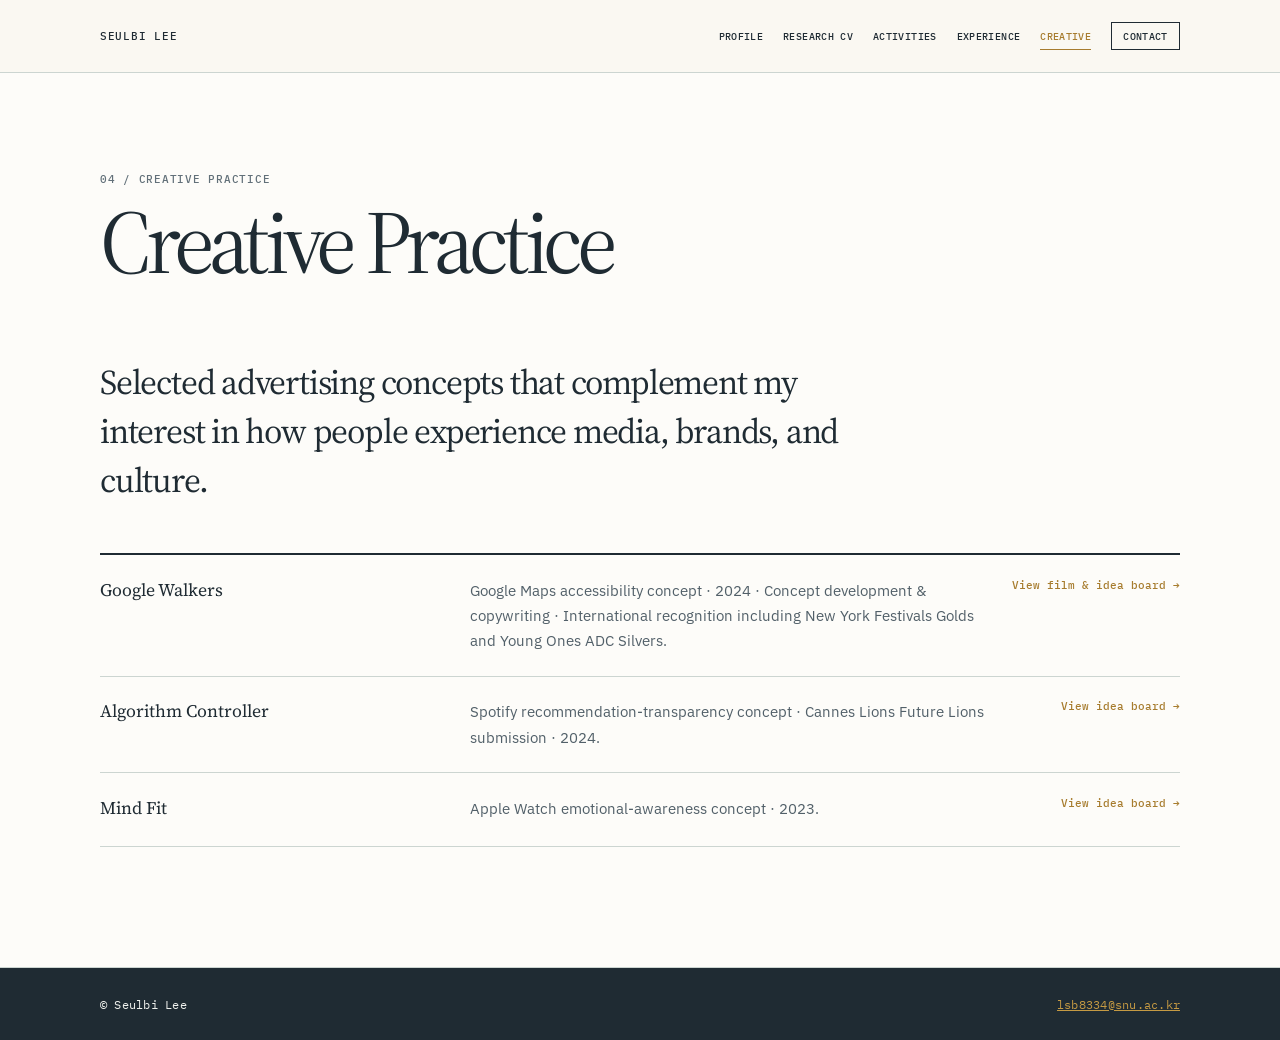
==== creative.html @ 620db8f9 "Add research profile website" ====
<!doctype html><html lang="en"><head><meta charset="utf-8"><meta name="viewport" content="width=device-width,initial-scale=1"><title>Creative Practice | Seulbi Lee</title><link rel="stylesheet" href="style.css"><link rel="stylesheet" href="theme.css"><link rel="stylesheet" href="motion.css"><link rel="stylesheet" href="media.css"></head><body data-page="creative"><header><div class="shell nav"><a class="wordmark" href="index.html">SEULBI LEE</a><nav><a href="index.html">Profile</a><a href="research.html">Research CV</a><a href="presentations.html">Activities</a><a href="experience.html">Experience</a><a class="active" href="creative.html">Creative</a><a class="contact" href="mailto:lsb8334@snu.ac.kr">Contact</a></nav></div></header><main class="shell page"><p class="eyebrow">04 / Creative practice</p><h1>Creative Practice</h1><p class="lead narrow">Selected advertising concepts that complement my interest in how people experience media, brands, and culture.</p><div class="creative-records" id="creative-list"></div></main><dialog id="idea-dialog"><button class="dialog-close" aria-label="Close project material">Close ×</button><iframe id="idea-video" title="Google Walkers project film" allow="accelerometer; autoplay; clipboard-write; encrypted-media; gyroscope; picture-in-picture" allowfullscreen hidden></iframe><img id="idea-image" alt=""><p id="idea-caption"></p></dialog><footer><div class="shell"><span>© Seulbi Lee</span><a href="mailto:lsb8334@snu.ac.kr">lsb8334@snu.ac.kr</a></div></footer><script src="content.js"></script><script src="site.js"></script></body></html>
---- style.css ----
@import url('https://fonts.googleapis.com/css2?family=IBM+Plex+Mono:wght@400;500&family=IBM+Plex+Sans:wght@400;500;600&family=Libre+Baskerville:ital,wght@0,400;0,700;1,400&display=swap');
:root{--ink:#102633;--paper:#faf8f1;--mist:#e5ece7;--sky:#c8ddeb;--sun:#daaa37;--coral:#e6674f;--line:#c7d0cd;--muted:#64727a;--serif:'Libre Baskerville',Georgia,serif;--sans:'IBM Plex Sans',Arial,sans-serif;--mono:'IBM Plex Mono',monospace}*{box-sizing:border-box}html{scroll-behavior:smooth}body{margin:0;background:var(--paper);color:var(--ink);font:15px/1.7 var(--sans)}a{color:inherit}.shell{width:min(1080px,calc(100% - 48px));margin:auto}header{position:sticky;top:0;z-index:3;border-bottom:1px solid var(--line);background:rgba(250,248,241,.92);backdrop-filter:blur(10px)}.nav,footer .shell{height:72px;display:flex;align-items:center;justify-content:space-between}.wordmark,.eyebrow,.section-title,.date,.hero-index{font:500 .66rem var(--mono);letter-spacing:.07em;text-transform:uppercase}.wordmark{text-decoration:none}.nav nav{display:flex;align-items:center;gap:1.25rem}.nav nav a{font:500 .64rem var(--mono);letter-spacing:.035em;text-transform:uppercase;text-decoration:none}.nav nav a:hover,.nav nav a.active{color:var(--coral)}.nav .contact{padding:.38rem .7rem;border:1px solid var(--ink)}.welcome{position:fixed;inset:0;z-index:10;display:flex;flex-direction:column;justify-content:space-between;padding:3.5vw;background:var(--ink);color:#f5f4ed;transition:opacity .65s ease,visibility .65s ease}.welcome.is-hidden{opacity:0;visibility:hidden}.welcome-mark,.welcome-note{margin:0;font:.65rem var(--mono);letter-spacing:.08em;text-transform:uppercase}.welcome>div{margin:auto 0}.welcome-kicker{color:var(--sun);font:.7rem var(--mono);letter-spacing:.08em;text-transform:uppercase}.welcome h1{max-width:920px;margin:1.2rem 0 2.2rem;font:400 clamp(3.7rem,9vw,8.2rem)/.96 var(--serif);letter-spacing:-.06em}.welcome button{border:0;border-bottom:1px solid var(--sun);padding:0 0 .45rem;background:none;color:#fff;font:500 .82rem var(--sans);cursor:pointer}.welcome button span{color:var(--sun)}.home-hero{padding:clamp(5rem,9vw,8rem) 0 7rem}.eyebrow,.section-title,.date{color:var(--muted)}.profile-split{display:grid;grid-template-columns:1fr 250px;gap:5rem;align-items:end}.hero-index{margin:3.8rem 0 1rem;color:var(--coral)}.home-hero h1,.page>h1{margin:0 0 1rem;font:400 clamp(3.3rem,7vw,6.8rem)/.98 var(--serif);letter-spacing:-.06em}.role{margin:0;font:400 1.05rem/1.6 var(--serif)}.intro{max-width:590px;margin:3.3rem 0 0;font-size:1.06rem}.portrait{margin:0;padding:9px;background:var(--sky);transform:rotate(2.3deg)}.portrait img{display:block;width:100%;aspect-ratio:3/4;object-fit:cover;object-position:center top;filter:saturate(.92)}.portrait figcaption{margin-top:.55rem;font:.57rem var(--mono);letter-spacing:.05em;text-transform:uppercase}.home-grid{display:grid;grid-template-columns:1fr 1fr;margin-top:6rem;border-top:2px solid var(--ink)}.home-grid a{min-height:220px;padding:1.45rem;border-right:1px solid var(--line);border-bottom:1px solid var(--line);text-decoration:none;transition:transform .18s,background .18s}.home-grid a:nth-child(2n){border-right:0}.home-grid a:nth-child(1):hover{background:var(--mist)}.home-grid a:nth-child(2):hover{background:var(--sky)}.home-grid a:nth-child(3):hover{background:#f0dec0}.home-grid a:nth-child(4):hover{background:#f6d0c8}.home-grid a:hover{transform:translateY(-5px)}.home-grid span{color:var(--coral);font:.65rem var(--mono)}.home-grid h2{margin:2.2rem 0 .2rem;font:400 1.82rem var(--serif);letter-spacing:-.035em}.home-grid p{max-width:300px;margin:0;color:var(--muted);font-size:.9rem}.home-grid b{display:block;margin-top:1.4rem;font-size:.76rem}.page{padding:5.5rem 0 7.5rem}.page>h1{margin:.8rem 0 4.5rem}.page section{margin:0 0 4.5rem}.feature{padding:1.2rem 0;border-top:2px solid var(--ink);border-bottom:1px solid var(--line)}.feature h2,.current h2{margin:0 0 .7rem;font:400 1.2rem var(--serif)}.lead{max-width:900px;margin:0;font:400 clamp(1.45rem,2.7vw,2.25rem)/1.42 var(--serif);letter-spacing:-.035em}.narrow{max-width:760px}.section-title{margin-bottom:0;padding-bottom:.8rem;border-bottom:1px solid var(--line)}.current{max-width:800px;padding:1.5rem 0;border-bottom:1px solid var(--line)}.note{color:var(--muted);font-size:.88rem}.record{display:grid;grid-template-columns:155px 1fr;gap:1.3rem;padding:1.35rem 0;border-bottom:1px solid var(--line)}.record .date{margin:.15rem 0}.record h2,.creative-records h2{margin:0 0 .2rem;font:400 1.1rem/1.42 var(--serif)}.record p{margin:0;color:#526069;font-size:.93rem}.two-col{display:grid;grid-template-columns:1fr 1fr;gap:4rem}.two-col ul{margin:0;padding-left:1.15rem}.two-col li{margin-bottom:.8rem}.two-col p:not(.section-title){color:#526069}.creative-records{margin-top:3rem;border-top:2px solid var(--ink)}.creative-item{width:100%;display:grid;grid-template-columns:32% 1fr auto;gap:1.5rem;align-items:start;padding:1.4rem 0;border:0;border-bottom:1px solid var(--line);background:none;color:inherit;text-align:left;font:inherit;cursor:pointer}.creative-item:hover h2,.creative-item:focus-visible h2{color:var(--coral)}.creative-item p{margin:0;color:#526069;font-size:.93rem}.creative-item span{color:var(--coral);font:500 .67rem var(--mono);white-space:nowrap}dialog{width:min(1100px,calc(100% - 36px));max-height:92vh;padding:1.2rem;border:0;background:var(--paper);box-shadow:0 20px 80px rgba(0,0,0,.25)}dialog::backdrop{background:rgba(16,38,51,.72)}dialog img{display:block;max-width:100%;max-height:76vh;margin:0 auto;object-fit:contain}dialog p{margin:.7rem 0 0;font:.72rem var(--mono);letter-spacing:.04em;text-transform:uppercase}.dialog-close{display:block;margin:0 0 .8rem auto;padding:.35rem .55rem;border:1px solid var(--ink);background:var(--paper);font:.65rem var(--mono);cursor:pointer}footer{border-top:1px solid var(--line);background:var(--ink);color:#eff1ed;font:.73rem var(--mono);letter-spacing:.02em}footer a{color:var(--sun)}@media(max-width:760px){.shell{width:min(100% - 32px,650px)}.nav,footer .shell{height:62px}.nav nav{gap:.8rem}.nav nav a:not(.contact){display:none}.welcome{padding:7vw}.welcome h1{font-size:clamp(3.6rem,15vw,5.2rem)}.home-hero{padding:5rem 0}.profile-split{grid-template-columns:1fr 128px;gap:1.2rem;align-items:start}.hero-index{margin-top:2.5rem}.home-hero h1,.page>h1{font-size:clamp(3rem,13vw,4.9rem)}.profile-split .intro{grid-column:1/-1;margin-top:2rem}.portrait{padding:5px;transform:rotate(1.5deg)}.portrait figcaption{display:none}.home-grid{grid-template-columns:1fr;margin-top:4rem}.home-grid a,.home-grid a:nth-child(2n){min-height:175px;border-right:0}.page{padding:4.5rem 0}.page>h1{margin-bottom:3rem}.record,.two-col,.creative-item{grid-template-columns:1fr;gap:.35rem}.two-col{gap:2.5rem}.record{padding:1.2rem 0}}
---- theme.css ----
@import url('https://fonts.googleapis.com/css2?family=Source+Serif+4:opsz,wght@8..60,400;8..60,500;8..60,600&display=swap');

:root { --ink:#1f2b33; --paper:#fdfcf9; --mist:#eef2ef; --sky:#e5ece9; --sun:#c59a43; --coral:#a77c2e; --line:#ccd5d1; --muted:#627079; --serif:'Source Serif 4',Georgia,serif; }
.mission { max-width:680px; margin:2rem 0 2.4rem; font:400 clamp(1.4rem,2.7vw,2.15rem)/1.42 var(--serif); letter-spacing:-.025em; }
.portrait { transform:none; background:var(--sky); }
.hero-index { display:none; }
.home-grid a:nth-child(1):hover,.home-grid a:nth-child(2):hover,.home-grid a:nth-child(3):hover,.home-grid a:nth-child(4):hover { background:var(--mist); }
.home-grid a:hover { transform:translateY(-3px); }
.nav nav a:hover,.nav nav a.active,.creative-item:hover h2,.creative-item:focus-visible h2,.hero-index,.home-grid span,.creative-item span { color:var(--coral); }
@media (max-width:760px) { .mission { margin:1.5rem 0 1.8rem; } }
---- motion.css ----
@keyframes settle-in {
  from { opacity: 0; transform: translateY(12px); }
  to { opacity: 1; transform: translateY(0); }
}

@keyframes soft-drift {
  0%, 100% { transform: translateY(0); }
  50% { transform: translateY(-4px); }
}

.page > *, .home-hero > .eyebrow, .profile-split, .home-grid {
  animation: settle-in .55s cubic-bezier(.2,.7,.2,1) both;
}

.page > *:nth-child(2), .home-hero > .profile-split { animation-delay: .08s; }
.page > *:nth-child(3), .home-grid { animation-delay: .16s; }
.page > *:nth-child(4) { animation-delay: .24s; }

.portrait { animation: soft-drift 5s ease-in-out .6s infinite; }
.portrait:hover { animation-play-state: paused; transform: translateY(-4px); }

.nav nav a { position: relative; }
.nav nav a:not(.contact)::after {
  content: '';
  position: absolute;
  right: 0;
  bottom: -7px;
  left: 0;
  height: 1px;
  background: currentColor;
  transform: scaleX(0);
  transform-origin: right;
  transition: transform .22s ease;
}

.nav nav a:not(.contact):hover::after, .nav nav a.active:not(.contact)::after {
  transform: scaleX(1);
  transform-origin: left;
}

.creative-item, .home-grid a, .dialog-close { transition: transform .2s ease, background .2s ease, color .2s ease; }
.dialog-close:hover { transform: translateY(-2px); }

@media (prefers-reduced-motion: reduce) {
  *, *::before, *::after { animation-duration: .01ms !important; animation-iteration-count: 1 !important; scroll-behavior: auto !important; transition-duration: .01ms !important; }
}
---- media.css ----
#idea-dialog iframe {
  display: block;
  width: min(880px, 100%);
  aspect-ratio: 16 / 9;
  margin: 0 auto 1rem;
  border: 0;
}

#idea-dialog iframe[hidden] { display: none; }
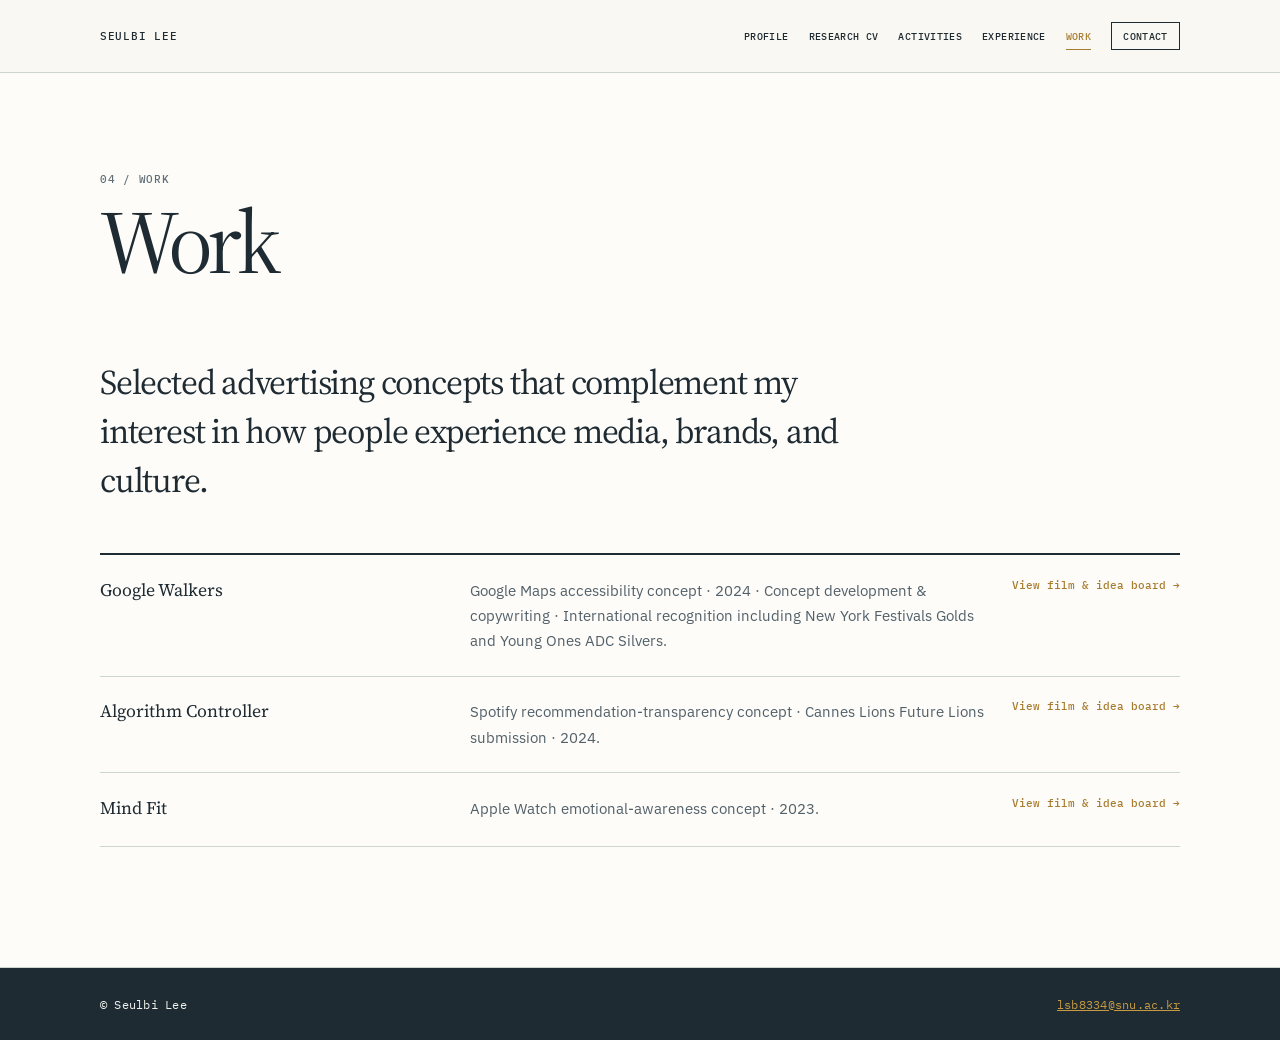
==== commit 6c9833fb: "Update creative.html" ====
--- a/creative.html
+++ b/creative.html
@@ -1 +1,51 @@
-<!doctype html><html lang="en"><head><meta charset="utf-8"><meta name="viewport" content="width=device-width,initial-scale=1"><title>Creative Practice | Seulbi Lee</title><link rel="stylesheet" href="style.css"><link rel="stylesheet" href="theme.css"><link rel="stylesheet" href="motion.css"><link rel="stylesheet" href="media.css"></head><body data-page="creative"><header><div class="shell nav"><a class="wordmark" href="index.html">SEULBI LEE</a><nav><a href="index.html">Profile</a><a href="research.html">Research CV</a><a href="presentations.html">Activities</a><a href="experience.html">Experience</a><a class="active" href="creative.html">Creative</a><a class="contact" href="mailto:lsb8334@snu.ac.kr">Contact</a></nav></div></header><main class="shell page"><p class="eyebrow">04 / Creative practice</p><h1>Creative Practice</h1><p class="lead narrow">Selected advertising concepts that complement my interest in how people experience media, brands, and culture.</p><div class="creative-records" id="creative-list"></div></main><dialog id="idea-dialog"><button class="dialog-close" aria-label="Close project material">Close ×</button><iframe id="idea-video" title="Google Walkers project film" allow="accelerometer; autoplay; clipboard-write; encrypted-media; gyroscope; picture-in-picture" allowfullscreen hidden></iframe><img id="idea-image" alt=""><p id="idea-caption"></p></dialog><footer><div class="shell"><span>© Seulbi Lee</span><a href="mailto:lsb8334@snu.ac.kr">lsb8334@snu.ac.kr</a></div></footer><script src="content.js"></script><script src="site.js"></script></body></html>
+<!doctype html>
+<html lang="en">
+<head>
+  <meta charset="utf-8">
+  <meta name="viewport" content="width=device-width,initial-scale=1">
+  <title>Work | Seulbi Lee</title>
+  <link rel="stylesheet" href="style.css">
+  <link rel="stylesheet" href="theme.css">
+  <link rel="stylesheet" href="motion.css">
+  <link rel="stylesheet" href="media.css">
+</head>
+<body data-page="creative">
+  <header>
+    <div class="shell nav">
+      <a class="wordmark" href="index.html">SEULBI LEE</a>
+      <nav>
+        <a href="index.html">Profile</a>
+        <a href="research.html">Research CV</a>
+        <a href="presentations.html">Activities</a>
+        <a href="experience.html">Experience</a>
+        <a class="active" href="creative.html">Work</a>
+        <a class="contact" href="mailto:lsb8334@snu.ac.kr">Contact</a>
+      </nav>
+    </div>
+  </header>
+
+  <main class="shell page">
+    <p class="eyebrow">04 / Work</p>
+    <h1>Work</h1>
+    <p class="lead narrow">Selected advertising concepts that complement my interest in how people experience media, brands, and culture.</p>
+    <div class="creative-records" id="creative-list"></div>
+  </main>
+
+  <dialog id="idea-dialog">
+    <button class="dialog-close" aria-label="Close project material">Close ×</button>
+    <iframe id="idea-video" title="Project work" allow="accelerometer; autoplay; clipboard-write; encrypted-media; gyroscope; picture-in-picture" allowfullscreen hidden></iframe>
+    <img id="idea-image" alt="">
+    <p id="idea-caption"></p>
+  </dialog>
+
+  <footer>
+    <div class="shell">
+      <span>© Seulbi Lee</span>
+      <a href="mailto:lsb8334@snu.ac.kr">lsb8334@snu.ac.kr</a>
+    </div>
+  </footer>
+
+  <script src="content.js"></script>
+  <script src="site.js"></script>
+</body>
+</html>
